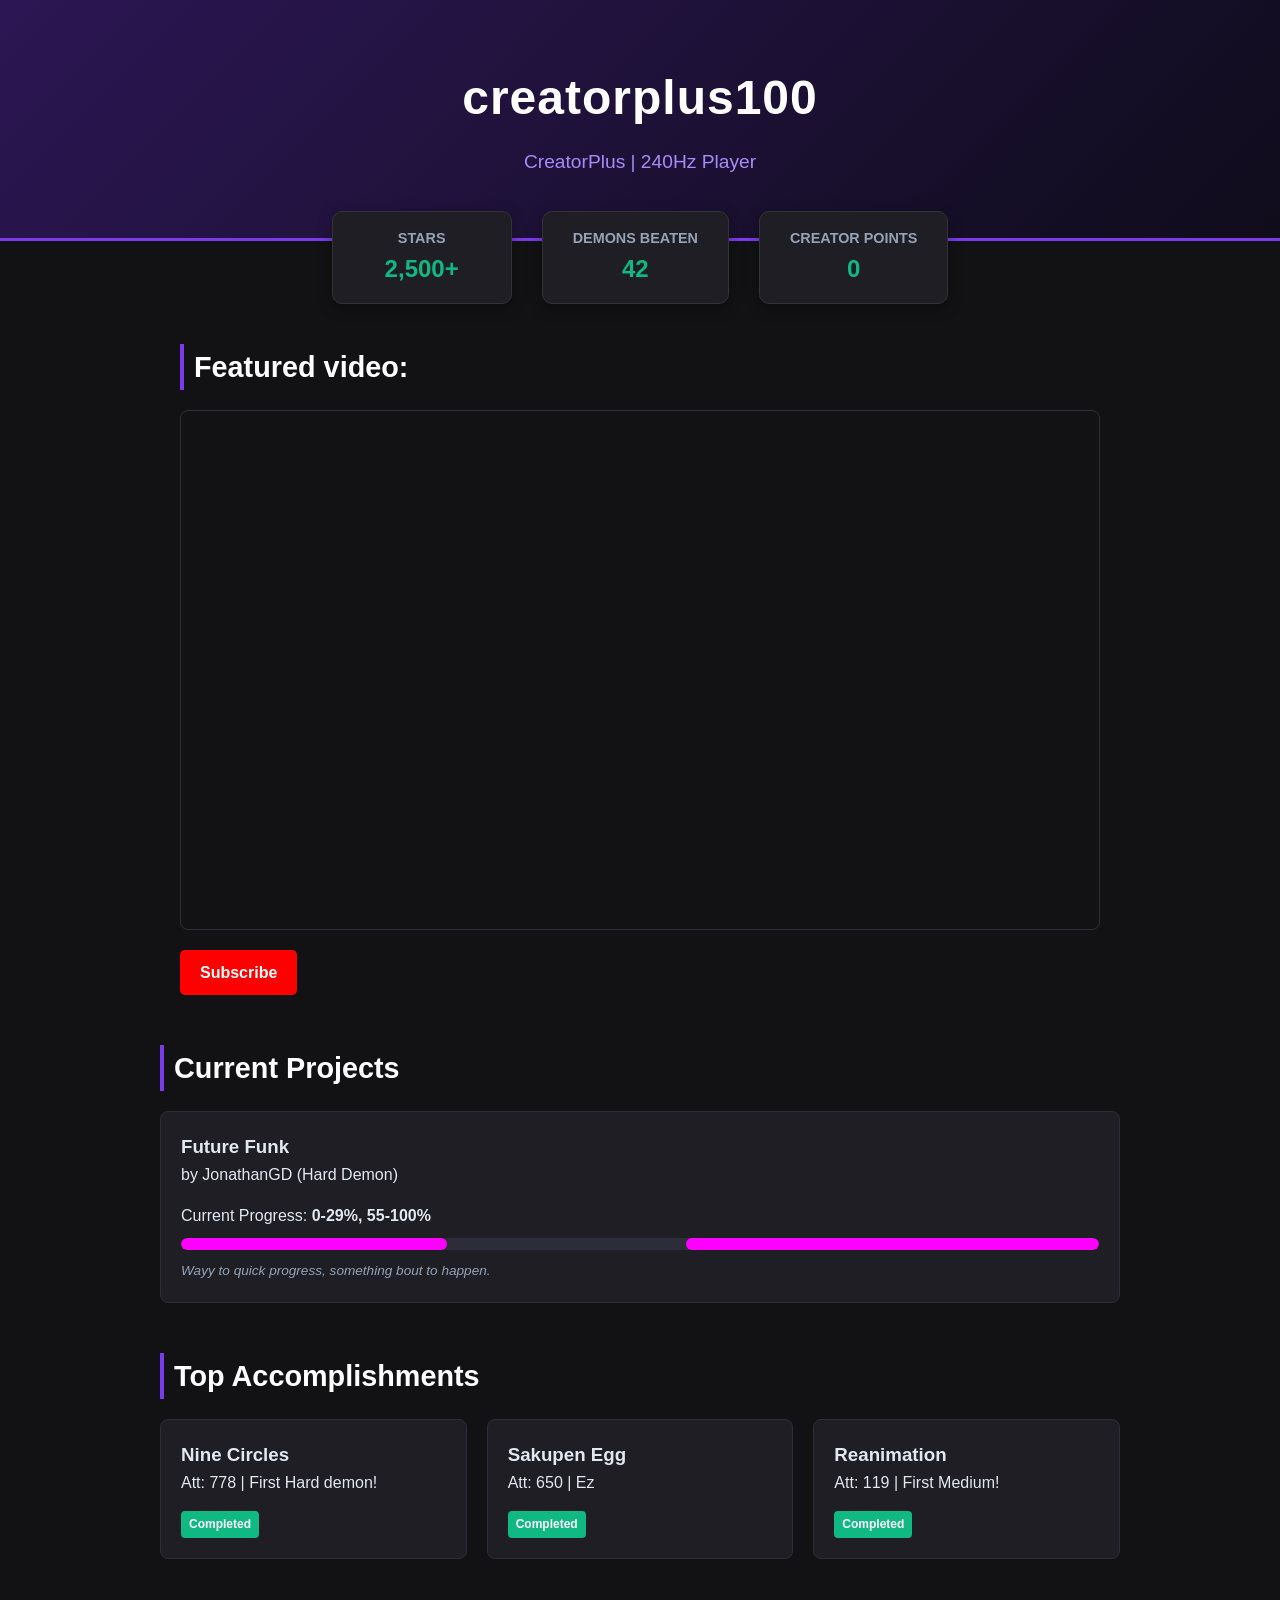
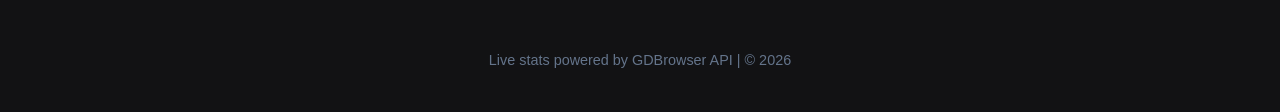
==== index.html @ c0f156a9 "Update index.html" ====
<!DOCTYPE html>
<html lang="en">
<head>
    <meta charset="UTF-8">
    <meta name="viewport" content="width=device-width, initial-scale=1.0">
    <title>creatorplus100 | GD Portfolio</title>
    <link rel="stylesheet" href="style.css">
</head>
<body>

    <!-- Header / Hero Section -->
    <header class="hero">
        <div class="hero-content">
            <h1>creatorplus100</h1>
            <p>CreatorPlus | 240Hz Player</p>
        </div>
    </header>

    <!-- Quick Stats -->
    <section class="stats-container">
        <div class="stat-box">
            <h3>Stars</h3>
            <p class="stat-number" id="gd-stars">2,500+</p>
        </div>
        <div class="stat-box">
            <h3>Demons Beaten</h3>
            <p class="stat-number" id="gd-demons">42</p>
        </div>
        <div class="stat-box">
            <h3>Creator Points</h3>
            <p class="stat-number" id="gd-cp">0</p>
        </div>
    </section>

    <!-- Main Content Grid -->
    <main class="container">
        <!-- Video Showcase Section -->
    <main class="container">
        <section class="section">
            <h2>Featured video:</h2>
                
                <div class="video-wrapper">
                    <!-- REPLACE the '7cjVj1ZyzyE' in the URL below with your actual YouTube Video ID! -->
                    <iframe src="https://www.youtube.com/embed/aTObXPHFEPw" 
                            title="YouTube video player" 
                            frameborder="0" 
                            allow="accelerometer; autoplay; clipboard-write; encrypted-media; gyroscope; picture-in-picture" 
                            allowfullscreen>
                    </iframe>
                </div>
                
                <!-- Link directly to your channel profile page -->
                <a href="https://youtube.com/@creatorplusgd" target="_blank" class="channel-btn">
                    Subscribe
                </a>
            </div>
        </section>
    </main>
        <!-- Current Grinds -->
        <section class="section">
            <h2>Current Projects</h2>
            <div id="projects-list">
                <!-- Hardcoded Default: This displays instantly even if offline! -->
                <div class="card project-card">
                    <h3>Future Funk</h3>
                    <p class="author">by JonathanGD (Hard Demon)</p>
                    <div class="progress-container">
                        <p>Current Progress: <strong>16-54%, 55-100%</strong></p>
                        <div class="progress-bar-bg">
                            <div class="progress-bar" style="width: 45%; margin-left: 55%;"></div>
                        </div>
                        <p class="note">Using the Blitzkrieg Method. Destroying it chunk by chunk!</p>
                    </div>
                </div>
            </div>
        </section>

        <!-- Top Accomplishments -->
        <section class="section">
            <h2>Top Accomplishments</h2>
            <div class="grid" id="accomplishments-grid">
                <!-- Hardcoded Default: No more missing panels or error messages! -->
                <div class="card demon-card hard">
                    <h3>Future Funk</h3>
                    <p>Progress: 55-100% & 16-54%</p>
                    <span class="badge">Completed</span>
                </div>
                <div class="card demon-card medium">
                    <h3>B</h3>
                    <p>Att: 1,200 | Fluked from 65%</p>
                    <span class="badge completed">Completed</span>
                </div>
                <div class="card demon-card easy">
                    <h3>The Nightmare</h3>
                    <p>First ever Demon!</p>
                    <span class="badge completed">Completed</span>
                </div>
            </div>
        </section>

    </main>

    <footer>
        <p>Live stats powered by GDBrowser API | © 2026</p>
    </footer>

    <!-- JavaScript to seamlessly update data when hosted live -->
    <!-- JavaScript to Fetch Live Stats and JSON Portfolios -->
    <script>
        // HARDCODED DEFAULT DATA: This ensures everything renders perfectly even while testing locally!
        const backupData = {
            "current_projects": [
                {
                    "name": "Future Funk",
                    "author": "JonathanGD",
                    "difficulty": "Hard Demon",
                    "demon_type": "hard", 
                    "runs": ["16-54", "55-100"],
                    "note": "Using the Blitzkrieg Method. Destroying it chunk by chunk!"
                }
            ],
            "top_accomplishments": [
                {
                    "name": "Future Funk",
                    "details": "Progress: 55-100% & 16-54%",
                    "status": "In Progress",
                    "class": "hard"
                },
                {
                    "name": "B",
                    "details": "Att: 1,200 | Fluked from 65%",
                    "status": "Completed",
                    "class": "medium completed"
                },
                {
                    "name": "The Nightmare",
                    "details": "First ever Demon!",
                    "status": "Completed",
                    "class": "easy completed"
                }
            ]
        };

        // Master function to build the progress bars and level cards
        function renderContent(localData) {
            const projectsContainer = document.getElementById('projects-list');
            projectsContainer.innerHTML = ''; 

            localData.current_projects.forEach(proj => {
                // Formatting percentages nicely into text (e.g., "16-54%, 55-100%")
                const textProgress = proj.runs.map(r => `${r}%`).join(', ');
                const colorClass = `${proj.demon_type || 'hard'}-demon`;

                // Starting HTML shell for the card
                let cardHtml = `
                    <div class="card project-card">
                        <h3>${proj.name}</h3>
                        <p class="author">by ${proj.author} (${proj.difficulty})</p>
                        <div class="progress-container">
                            <p>Current Progress: <strong>${textProgress}</strong></p>
                            <div class="progress-bar-bg" style="position: relative;">
                `;

                // Loop through each run and calculate its exact length and offset
                proj.runs.forEach(runStr => {
                    let start = 0;
                    let end = 0;

                    if (runStr.includes('-')) {
                        const parts = runStr.split('-');
                        start = parseFloat(parts[0]);
                        end = parseFloat(parts[1]);
                    } else {
                        start = 0;
                        end = parseFloat(runStr);
                    }

                    const width = end - start;
                    const offset = start;

                    // Adding the individual progress bar piece
                    cardHtml += `
                        <div class="progress-bar ${colorClass}" 
                             style="width: ${width}%; margin-left: ${offset}%; position: absolute; top:0; left:0; height:100%;">
                        </div>
                    `;
                });

                // Closing up the HTML containers
                cardHtml += `
                            </div>
                            <p class="note">${proj.note}</p>
                        </div>
                    </div>
                `;
                
                projectsContainer.innerHTML += cardHtml;
            });

            // Render Top Accomplishments Grid
            const accomplishmentsGrid = document.getElementById('accomplishments-grid');
            accomplishmentsGrid.innerHTML = ''; 
            localData.top_accomplishments.forEach(acc => {
                accomplishmentsGrid.innerHTML += `
                    <div class="card demon-card ${acc.class.split(' ')[0]}">
                        <h3>${acc.name}</h3>
                        <p>${acc.details}</p>
                        <span class="badge ${acc.class.includes('completed') ? 'completed' : ''}">${acc.status}</span>
                    </div>
                `;
            });
        }

        // Main loader function
        async function loadWebsiteData() {
            // 1. Fetch data from GDBrowser
            try {
                const gdResponse = await fetch('https://gdbrowser.com/api/profile/creatorplus100');
                if (gdResponse.ok) {
                    const gdData = await gdResponse.json();
                    document.getElementById('gd-stars').innerText = gdData.stars.toLocaleString();
                    document.getElementById('gd-demons').innerText = gdData.demons.toLocaleString();
                    document.getElementById('gd-cp').innerText = gdData.creatorPoints.toLocaleString();
                }
            } catch (err) {
                console.log("Using default fallback statistics locally.");
            }

            // 2. Fetch custom data from data.json (falls back to local backup code seamlessly)
            try {
                const jsonResponse = await fetch('data.json');
                if (!jsonResponse.ok) throw new Error();
                const localData = await jsonResponse.json();
                renderContent(localData);
            } catch (err) {
                console.log("Using backupData data structure (data.json blocked locally). Everything works!");
                renderContent(backupData);
            }
        }

        window.onload = loadWebsiteData;
    </script>
</body>
</html>
---- style.css ----
/* Dynamic Demon Colors for Progress Bars */
.progress-bar.easy-demon    { background: #00ff44; }
.progress-bar.medium-demon  { background: #00bbff; }
.progress-bar.hard-demon    { background: #ff00ff; }
.progress-bar.insane-demon  { background: #ff3300; }
.progress-bar.extreme-demon { background: #880000; }
/* YouTube Section Styling */
.video-wrapper {
    position: relative;
    padding-bottom: 56.25%; /* Fixed 16:9 Aspect Ratio */
    height: 0;
    overflow: hidden;
    border-radius: 8px;
    border: 1px solid #2d2d39;
    margin-top: 15px;
}

.video-wrapper iframe {
    position: absolute;
    top: 0;
    left: 0;
    width: 100%;
    height: 100%;
}

.channel-btn {
    display: inline-block;
    background: #ff0000;
    color: #fff;
    padding: 10px 20px;
    border-radius: 5px;
    text-decoration: none;
    font-weight: bold;
    margin-top: 20px;
    transition: background 0.2s ease;
}

.channel-btn:hover {
    background: #cc0000;
}
/* Reset and Global Styles */
* {
    margin: 0;
    padding: 0;
    box-sizing: border-box;
    font-family: 'Segoe UI', Tahoma, Geneva, Verdana, sans-serif;
}

body {
    background-color: #121214;
    color: #e2e8f0;
    line-height: 1.6;
}

/* Hero Section */
.hero {
    background: linear-gradient(135deg, #2c1654 0%, #0f0c1b 100%);
    padding: 60px 20px;
    text-align: center;
    border-bottom: 3px solid #7c3aed;
}

.hero h1 {
    font-size: 3rem;
    color: #fff;
    margin-bottom: 10px;
    letter-spacing: 1px;
}

.hero p {
    color: #a78bfa;
    font-size: 1.2rem;
}

/* Stats Ribbon */
.stats-container {
    display: flex;
    justify-content: center;
    gap: 30px;
    margin: -30px auto 40px auto;
    max-width: 800px;
    padding: 0 20px;
    flex-wrap: wrap;
}

.stat-box {
    background: #1e1e24;
    border: 1px solid #333;
    padding: 15px 30px;
    border-radius: 10px;
    text-align: center;
    min-width: 180px;
    box-shadow: 0 4px 15px rgba(0,0,0,0.3);
}

.stat-box h3 {
    font-size: 0.9rem;
    color: #94a3b8;
    text-transform: uppercase;
}

.stat-number {
    font-size: 1.5rem;
    font-weight: bold;
    color: #10b981;
}

/* Layout Structure */
.container {
    max-width: 1000px;
    margin: 0 auto;
    padding: 0 20px;
}

.section {
    margin-bottom: 50px;
}

.section h2 {
    font-size: 1.8rem;
    margin-bottom: 20px;
    color: #fff;
    border-left: 4px solid #7c3aed;
    padding-left: 10px;
}

/* Cards & Grid */
.grid {
    display: grid;
    grid-template-columns: repeat(auto-fit, minmax(280px, 1fr));
    gap: 20px;
}

.card {
    background: #1e1e24;
    border-radius: 8px;
    padding: 20px;
    border: 1px solid #2d2d39;
    position: relative;
}

/* Progress Bar Utilities */
.progress-container {
    margin-top: 15px;
}

.progress-bar-bg {
    background: #2d2d39;
    height: 12px;
    border-radius: 6px;
    margin: 10px 0;
    overflow: hidden;
    position: relative;
}

.progress-bar {
    background: #7c3aed;
    height: 100%;
    border-radius: 6px;
}

.note {
    font-size: 0.85rem;
    color: #94a3b8;
    font-style: italic;
}

/* Badges */
.badge {
    display: inline-block;
    padding: 4px 8px;
    font-size: 0.75rem;
    font-weight: bold;
    border-radius: 4px;
    background: #f59e0b;
    color: #fff;
    margin-top: 15px;
}

.badge.completed {
    background: #10b981;
}

footer {
    text-align: center;
    padding: 40px 20px;
    color: #64748b;
    font-size: 0.9rem;
}
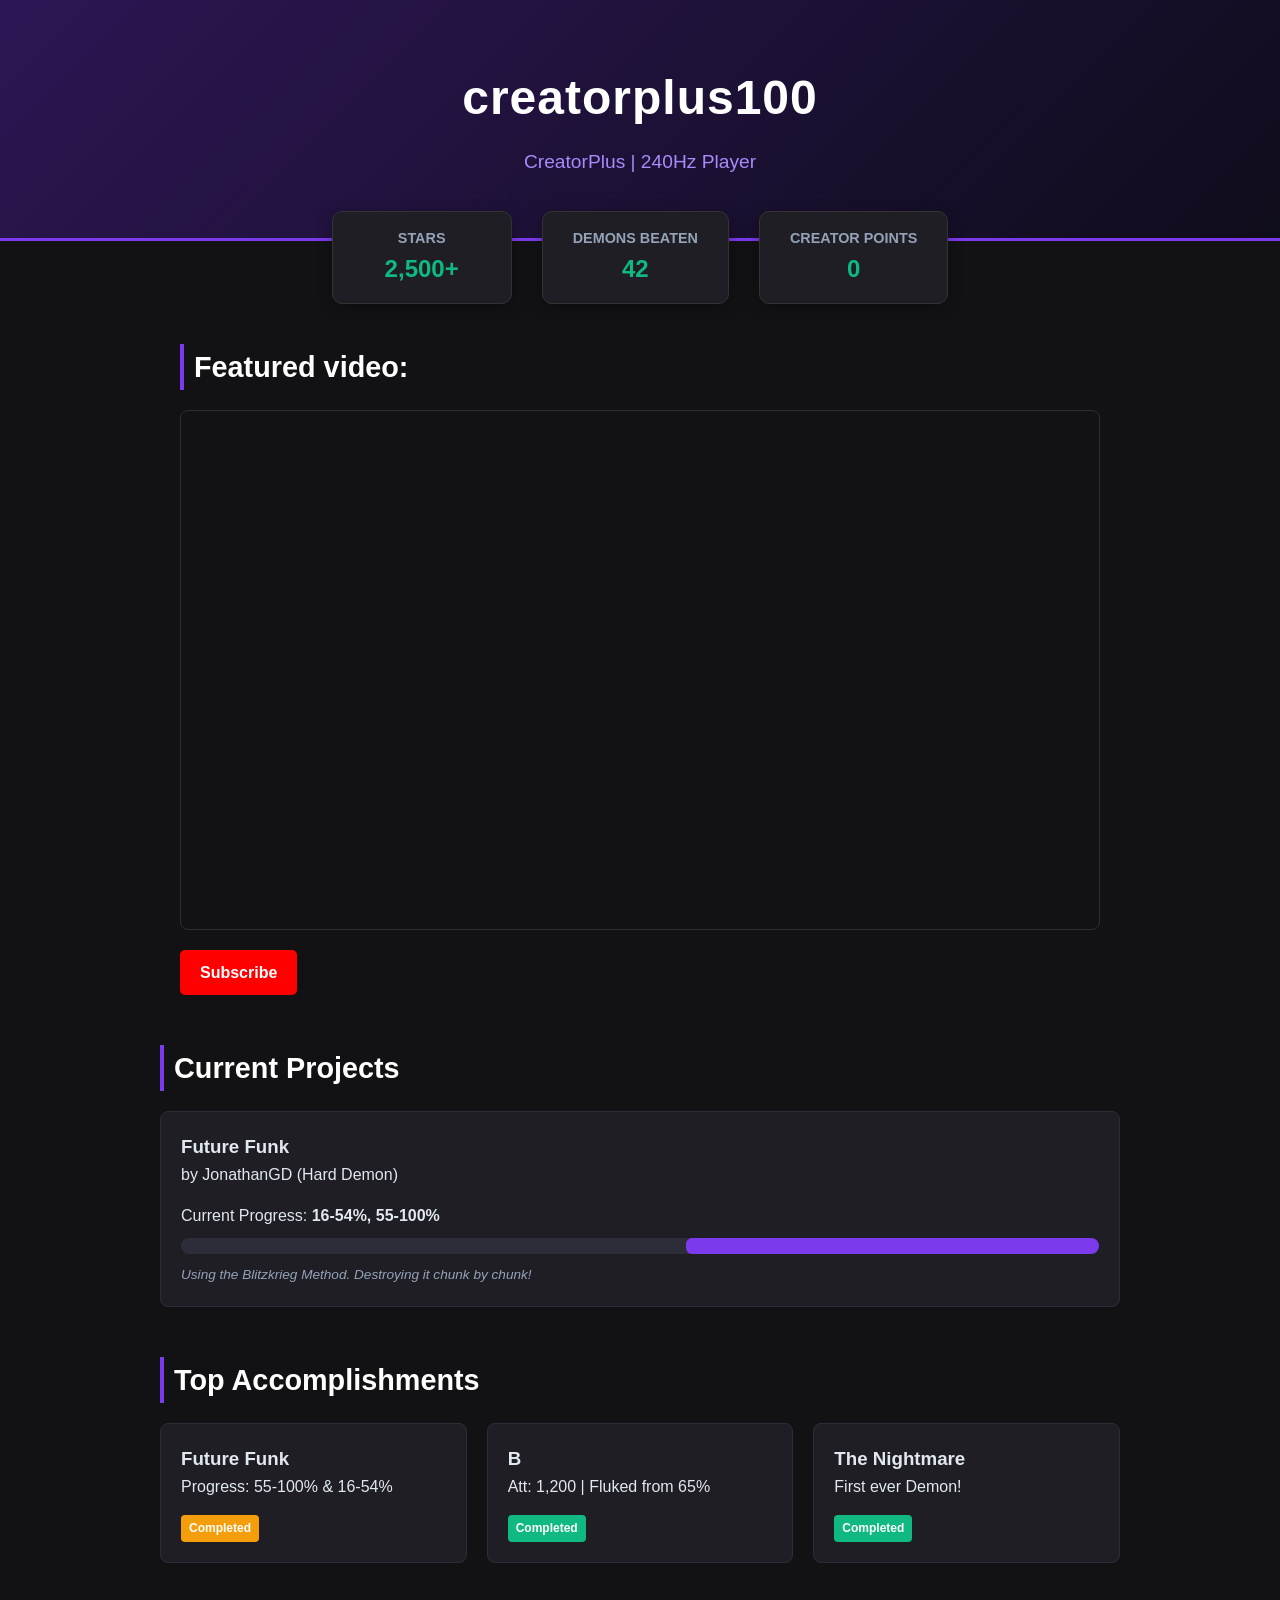
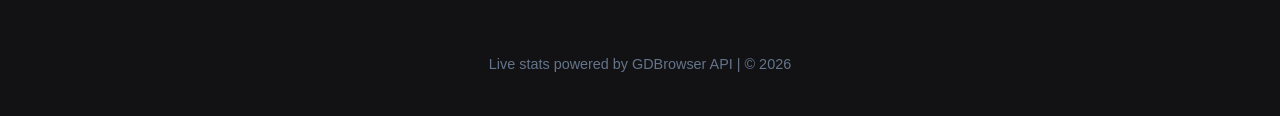
==== commit c8cc2a6a: "Update index.html" ====
--- a/index.html
+++ b/index.html
@@ -146,12 +146,12 @@
             const projectsContainer = document.getElementById('projects-list');
             projectsContainer.innerHTML = ''; 
 
+            // HERE is where proj is created!
             localData.current_projects.forEach(proj => {
                 // Formatting percentages nicely into text (e.g., "16-54%, 55-100%")
                 const textProgress = proj.runs.map(r => `${r}%`).join(', ');
-                const colorClass = `${proj.demon_type || 'hard'}-demon`;
-
-                // Starting HTML shell for the card
+
+                // HERE is where cardHtml is initialized!
                 let cardHtml = `
                     <div class="card project-card">
                         <h3>${proj.name}</h3>
@@ -160,6 +160,63 @@
                             <p>Current Progress: <strong>${textProgress}</strong></p>
                             <div class="progress-bar-bg" style="position: relative;">
                 `;
+
+                // Define our sequence of run colors: 1st run = Red, 2nd run = Orange, 3rd = Yellow, etc.
+                const runColors = ["#ef4444", "#f97316", "#eab308", "#10b981", "#3b82f6"];
+
+                // Loop through each run and calculate its exact length, offset, and individual color
+                proj.runs.forEach((runStr, index) => {
+                    let start = 0;
+                    let end = 0;
+
+                    if (runStr.includes('-')) {
+                        const parts = runStr.split('-');
+                        start = parseFloat(parts[0]);
+                        end = parseFloat(parts[1]);
+                    } else {
+                        start = 0;
+                        end = parseFloat(runStr);
+                    }
+
+                    const width = end - start;
+                    const offset = start;
+                    
+                    // Pick the color based on the run order (defaults to blue if you have > 5 runs)
+                    const runColor = runColors[index] || "#3b82f6";
+
+                    // Adding the individual progress bar piece with its specific inline color
+                    cardHtml += `
+                        <div class="progress-bar" 
+                             style="width: ${width}%; margin-left: ${offset}%; position: absolute; top:0; left:0; height:100%; background: ${runColor};">
+                        </div>
+                    `;
+                });
+
+                // Closing up the HTML containers for this specific project card
+                cardHtml += `
+                            </div>
+                            <p class="note">${proj.note}</p>
+                        </div>
+                    </div>
+                `;
+                
+                // Drop the finished card layout into your page
+                projectsContainer.innerHTML += cardHtml;
+            });
+
+            // Render Top Accomplishments Grid
+            const accomplishmentsGrid = document.getElementById('accomplishments-grid');
+            accomplishmentsGrid.innerHTML = ''; 
+            localData.top_accomplishments.forEach(acc => {
+                accomplishmentsGrid.innerHTML += `
+                    <div class="card demon-card ${acc.class.split(' ')[0]}">
+                        <h3>${acc.name}</h3>
+                        <p>${acc.details}</p>
+                        <span class="badge ${acc.class.includes('completed') ? 'completed' : ''}">${acc.status}</span>
+                    </div>
+                `;
+            });
+        }
 
                 // Loop through each run and calculate its exact length and offset
                 proj.runs.forEach(runStr => {
--- a/style.css
+++ b/style.css
@@ -146,11 +146,11 @@
 
 .progress-bar-bg {
     background: #2d2d39;
-    height: 12px;
-    border-radius: 6px;
+    height: 16px;          /* Forces the background container to stay open */
+    border-radius: 8px;
     margin: 10px 0;
-    overflow: hidden;
-    position: relative;
+    overflow: hidden;      /* Makes sure overlapping segments don't leak past round corners */
+    position: relative;    /* Anchor point for the absolute-positioned bars inside */
 }
 
 .progress-bar {
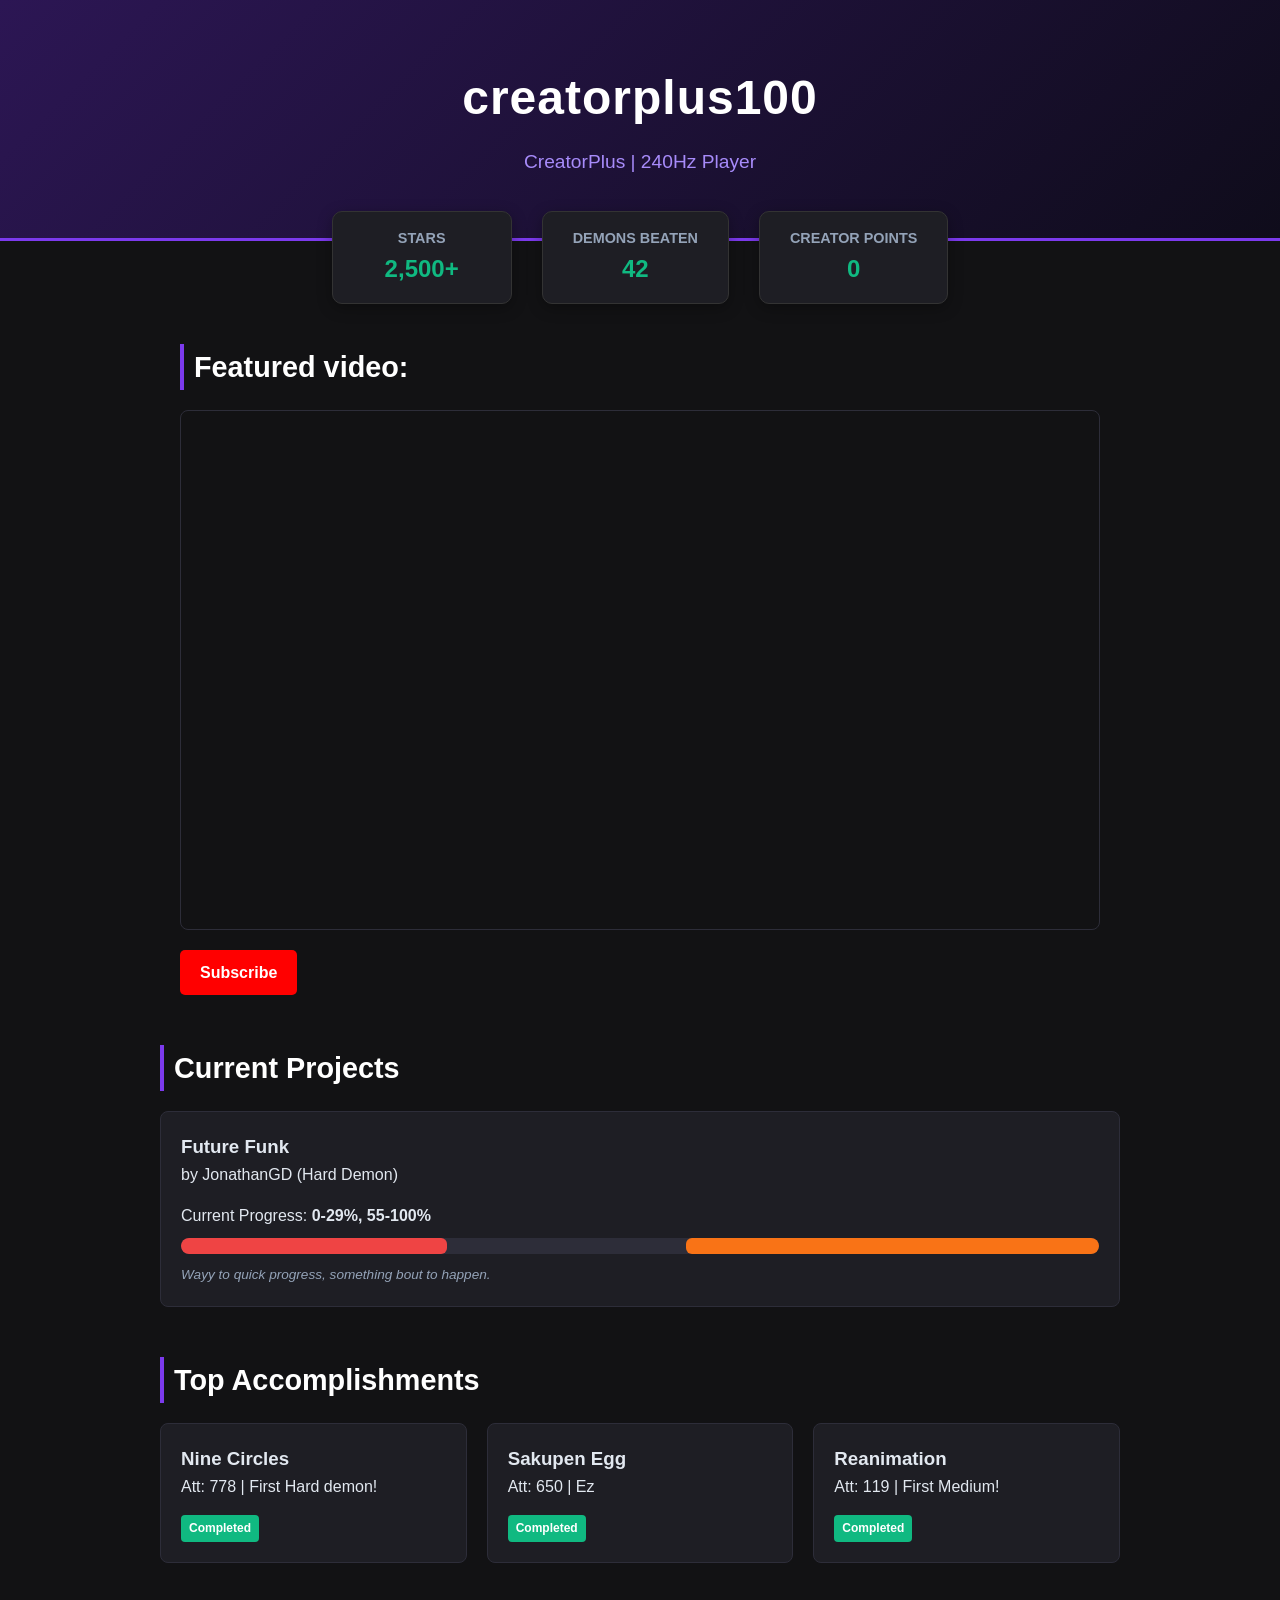
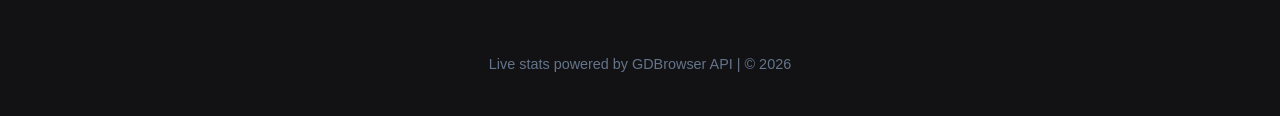
==== commit 16a090e2: "Update index.html" ====
--- a/index.html
+++ b/index.html
@@ -104,8 +104,6 @@
         <p>Live stats powered by GDBrowser API | © 2026</p>
     </footer>
 
-    <!-- JavaScript to seamlessly update data when hosted live -->
-    <!-- JavaScript to Fetch Live Stats and JSON Portfolios -->
     <script>
         // HARDCODED DEFAULT DATA: This ensures everything renders perfectly even while testing locally!
         const backupData = {
@@ -114,7 +112,6 @@
                     "name": "Future Funk",
                     "author": "JonathanGD",
                     "difficulty": "Hard Demon",
-                    "demon_type": "hard", 
                     "runs": ["16-54", "55-100"],
                     "note": "Using the Blitzkrieg Method. Destroying it chunk by chunk!"
                 }
@@ -146,12 +143,10 @@
             const projectsContainer = document.getElementById('projects-list');
             projectsContainer.innerHTML = ''; 
 
-            // HERE is where proj is created!
             localData.current_projects.forEach(proj => {
                 // Formatting percentages nicely into text (e.g., "16-54%, 55-100%")
                 const textProgress = proj.runs.map(r => `${r}%`).join(', ');
 
-                // HERE is where cardHtml is initialized!
                 let cardHtml = `
                     <div class="card project-card">
                         <h3>${proj.name}</h3>
@@ -184,66 +179,14 @@
                     // Pick the color based on the run order (defaults to blue if you have > 5 runs)
                     const runColor = runColors[index] || "#3b82f6";
 
-                    // Adding the individual progress bar piece with its specific inline color
+                    // Adding the individual progress bar piece with pure inline rainbow handling
                     cardHtml += `
                         <div class="progress-bar" 
-                             style="width: ${width}%; margin-left: ${offset}%; position: absolute; top:0; left:0; height:100%; background: ${runColor};">
+                             style="width: ${width}%; margin-left: ${offset}%; position: absolute; top:0; left:0; height:100%; background: ${runColor} !important;">
                         </div>
                     `;
                 });
 
-                // Closing up the HTML containers for this specific project card
-                cardHtml += `
-                            </div>
-                            <p class="note">${proj.note}</p>
-                        </div>
-                    </div>
-                `;
-                
-                // Drop the finished card layout into your page
-                projectsContainer.innerHTML += cardHtml;
-            });
-
-            // Render Top Accomplishments Grid
-            const accomplishmentsGrid = document.getElementById('accomplishments-grid');
-            accomplishmentsGrid.innerHTML = ''; 
-            localData.top_accomplishments.forEach(acc => {
-                accomplishmentsGrid.innerHTML += `
-                    <div class="card demon-card ${acc.class.split(' ')[0]}">
-                        <h3>${acc.name}</h3>
-                        <p>${acc.details}</p>
-                        <span class="badge ${acc.class.includes('completed') ? 'completed' : ''}">${acc.status}</span>
-                    </div>
-                `;
-            });
-        }
-
-                // Loop through each run and calculate its exact length and offset
-                proj.runs.forEach(runStr => {
-                    let start = 0;
-                    let end = 0;
-
-                    if (runStr.includes('-')) {
-                        const parts = runStr.split('-');
-                        start = parseFloat(parts[0]);
-                        end = parseFloat(parts[1]);
-                    } else {
-                        start = 0;
-                        end = parseFloat(runStr);
-                    }
-
-                    const width = end - start;
-                    const offset = start;
-
-                    // Adding the individual progress bar piece
-                    cardHtml += `
-                        <div class="progress-bar ${colorClass}" 
-                             style="width: ${width}%; margin-left: ${offset}%; position: absolute; top:0; left:0; height:100%;">
-                        </div>
-                    `;
-                });
-
-                // Closing up the HTML containers
                 cardHtml += `
                             </div>
                             <p class="note">${proj.note}</p>
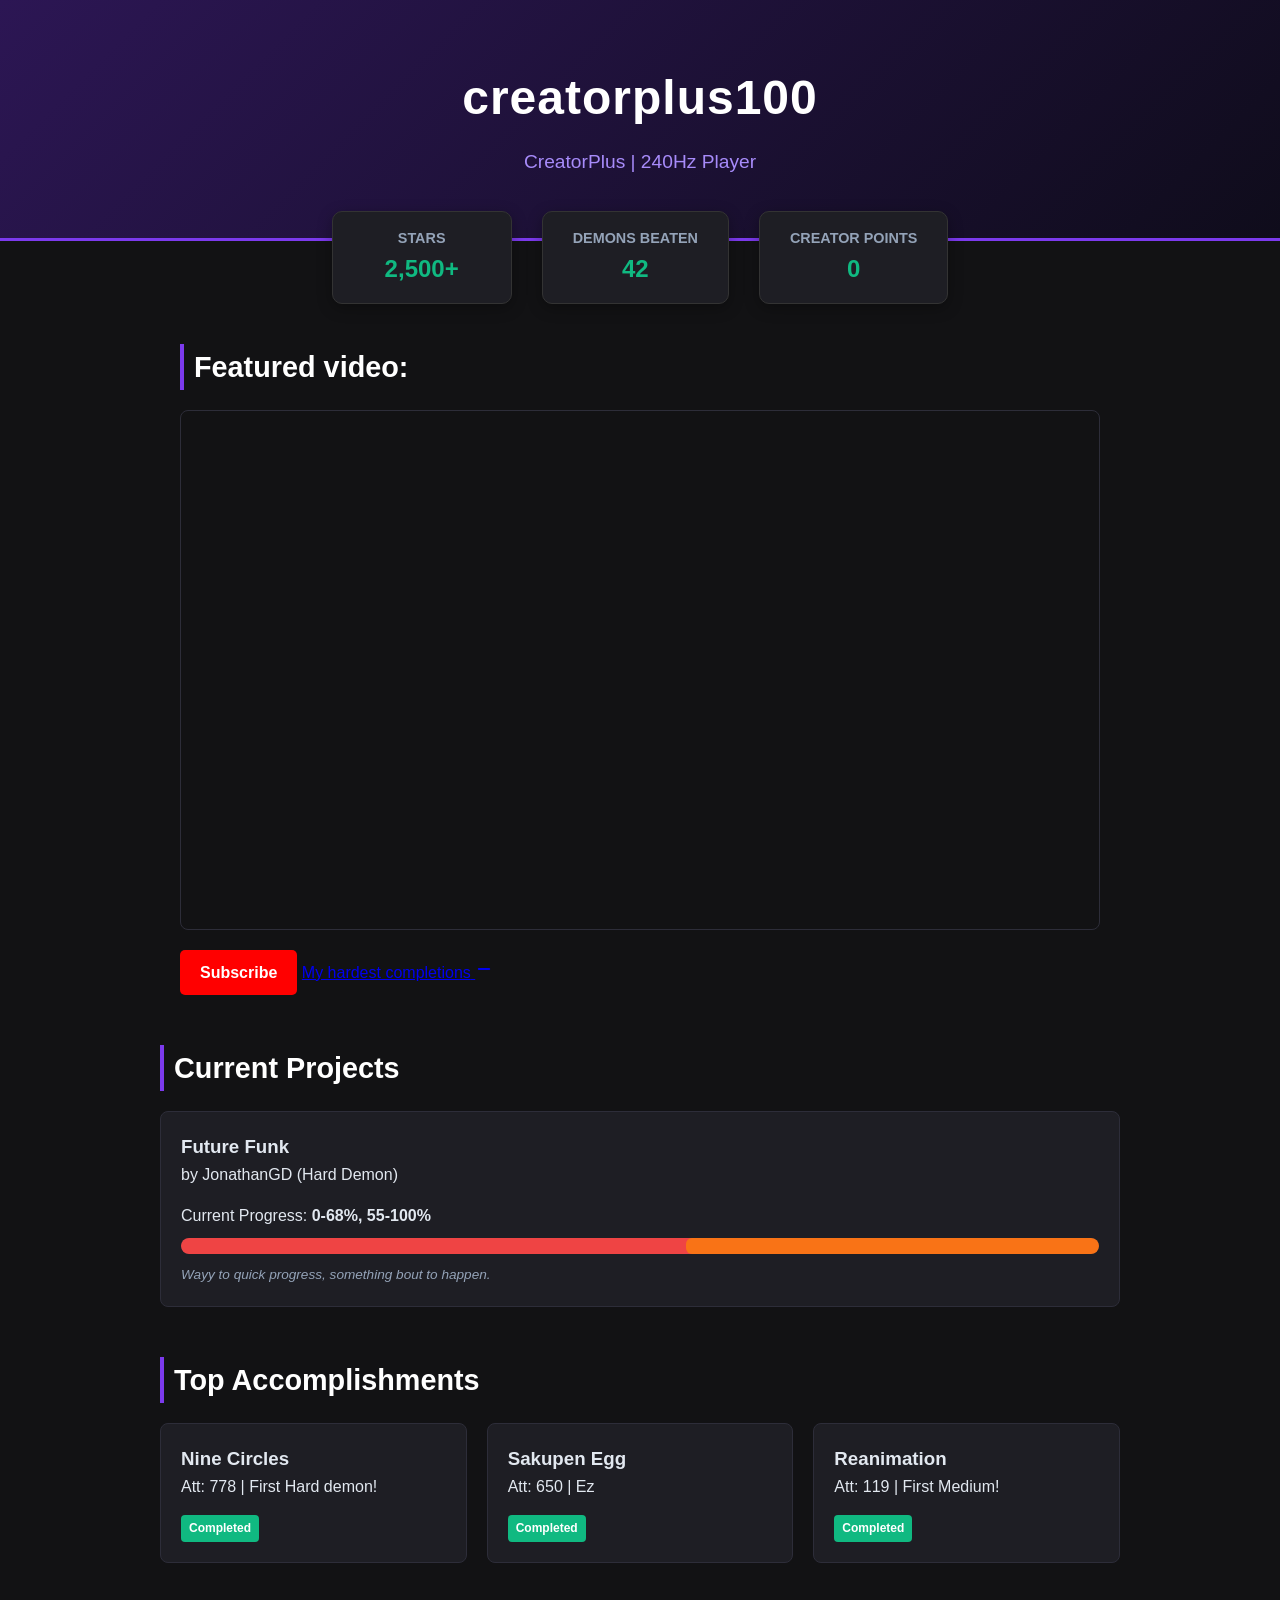
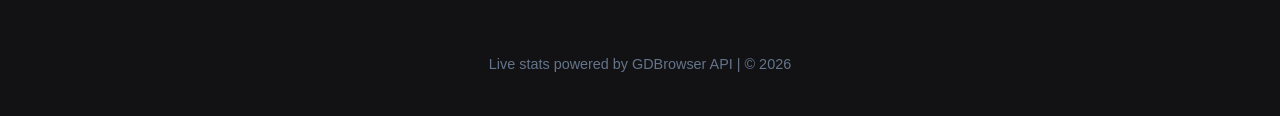
==== commit 45d41f2e: "Update index.html" ====
--- a/index.html
+++ b/index.html
@@ -54,6 +54,10 @@
                     Subscribe
                 </a>
             </div>
+            <a href="list.html" class="nav-list-btn">
+    <span>My hardest completions</span>
+    <svg xmlns="http://www.w3.org/2000/svg" width="18" height="18" viewBox="0 0 24 24" fill="none" stroke="currentColor" stroke-width="2.5" stroke-linecap="round" stroke-linejoin="round"><line x1="5" y1="12" x2="19" y2="12"></line><polyline points="12 Campaign 5 19 12 5"></polyline></svg>
+</a>
         </section>
     </main>
         <!-- Current Grinds -->
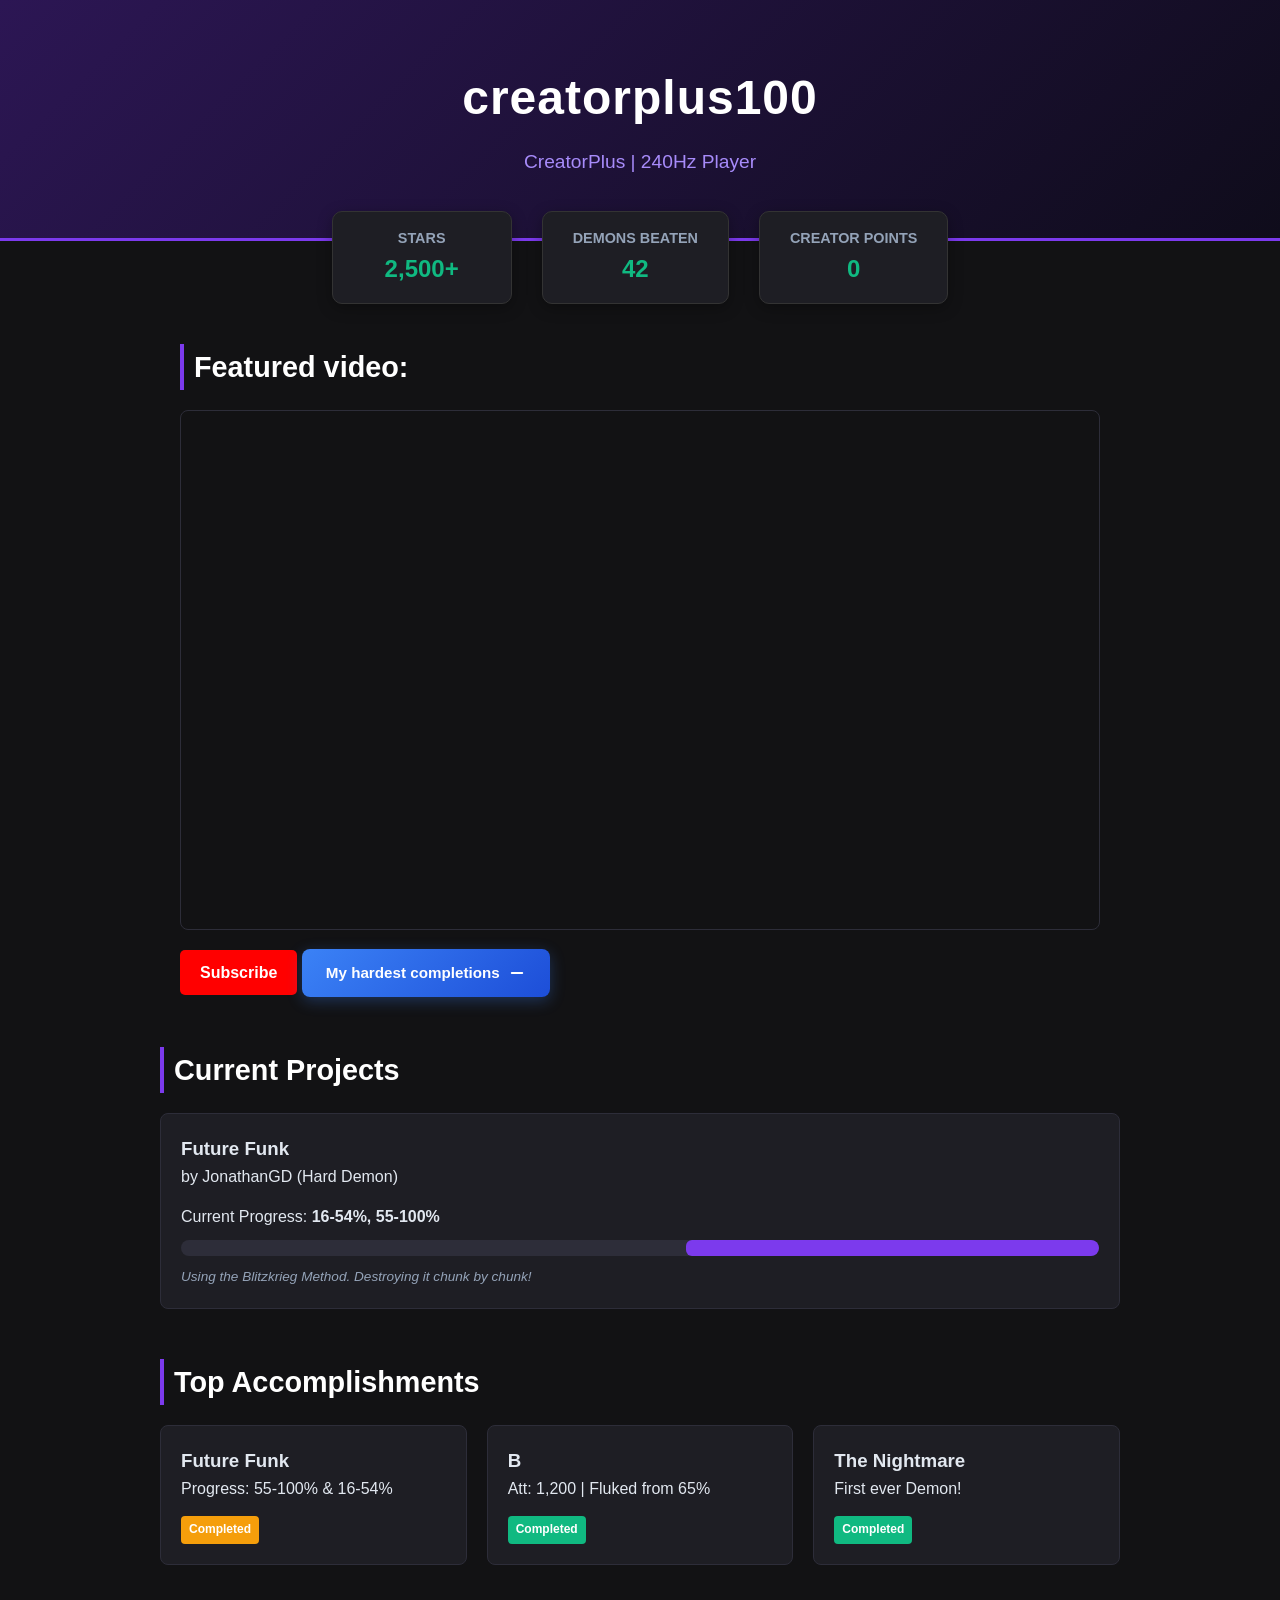
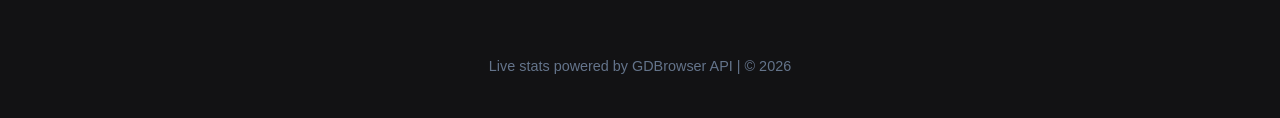
==== commit 546dedcb: "Update index.html" ====
--- a/index.html
+++ b/index.html
@@ -142,23 +142,21 @@
             ]
         };
 
-        // Master function to build the progress bars and level cards
-        function renderContent(localData) {
-            const projectsContainer = document.getElementById('projects-list');
-            projectsContainer.innerHTML = ''; 
-
-            localData.current_projects.forEach(proj => {
-                // Formatting percentages nicely into text (e.g., "16-54%, 55-100%")
-                const textProgress = proj.runs.map(r => `${r}%`).join(', ');
-
-                let cardHtml = `
-                    <div class="card project-card">
-                        <h3>${proj.name}</h3>
-                        <p class="author">by ${proj.author} (${proj.difficulty})</p>
-                        <div class="progress-container">
-                            <p>Current Progress: <strong>${textProgress}</strong></p>
-                            <div class="progress-bar-bg" style="position: relative;">
-                `;
+       // Example snippet of how your project rendering loop should output the HTML structure:
+const highPercentage = 68; // This would dynamically parse your highest run (e.g., 68 from "0-68")
+
+projectContainer.innerHTML = `
+    <div class="project-card">
+        <h3>${project.name}</h3>
+        <p>by ${project.author} — <strong>${project.progress_text}</strong></p>
+        
+        <div class="progress-bar-container">
+            <div class="progress-bar-fill" style="width: ${highPercentage}%;"></div>
+        </div>
+        
+        <p class="project-note"><em>${project.note}</em></p>
+    </div>
+`;
 
                 // Define our sequence of run colors: 1st run = Red, 2nd run = Orange, 3rd = Yellow, etc.
                 const runColors = ["#ef4444", "#f97316", "#eab308", "#10b981", "#3b82f6"];
--- a/style.css
+++ b/style.css
@@ -1,3 +1,59 @@
+/* Styling for the new list navigation button */
+.nav-list-btn {
+    display: inline-flex;
+    align-items: center;
+    gap: 8px;
+    background: linear-gradient(135deg, #3b82f6 0%, #1d4ed8 100%);
+    color: #ffffff;
+    padding: 12px 24px;
+    border-radius: 8px;
+    text-decoration: none;
+    font-weight: bold;
+    font-size: 0.95rem;
+    box-shadow: 0 4px 15px rgba(59, 130, 246, 0.3);
+    transition: transform 0.2s ease, box-shadow 0.2s ease;
+}
+
+.nav-list-btn:hover {
+    transform: translateY(-2px);
+    box-shadow: 0 6px 20px rgba(59, 130, 246, 0.4);
+}
+
+.nav-list-btn svg {
+    transition: transform 0.2s ease;
+}
+
+.nav-list-btn:hover svg {
+    transform: translateX(4px); /* Subtle arrow kick on hover */
+}
+
+/* --- Blending Progress Bar Styles --- */
+.progress-bar-container {
+    width: 100%;
+    background: #141417; /* Deep background layer */
+    border-radius: 999px;
+    padding: 4px;
+    box-sizing: border-box;
+    border: 1px solid rgba(255, 255, 255, 0.05);
+    margin: 15px 0;
+}
+
+.progress-bar-fill {
+    height: 16px;
+    border-radius: 999px;
+    /* This creates a blending, colorful shifting layout */
+    background: linear-gradient(90deg, #ff007f, #7000ff, #00bbff, #ff007f);
+    background-size: 300% 100%;
+    animation: blendGradient 6s linear infinite;
+    box-shadow: 0 0 12px rgba(112, 0, 255, 0.4);
+    transition: width 0.8s cubic-bezier(0.4, 0, 0.2, 1); /* Clean loading snap */
+}
+
+/* The fluid color shifting animation */
+@keyframes blendGradient {
+    0% { background-position: 0% 50%; }
+    100% { background-position: 300% 50%; }
+}
 /* Dynamic Demon Colors for Progress Bars */
 .progress-bar.easy-demon    { background: #00ff44; }
 .progress-bar.medium-demon  { background: #00bbff; }
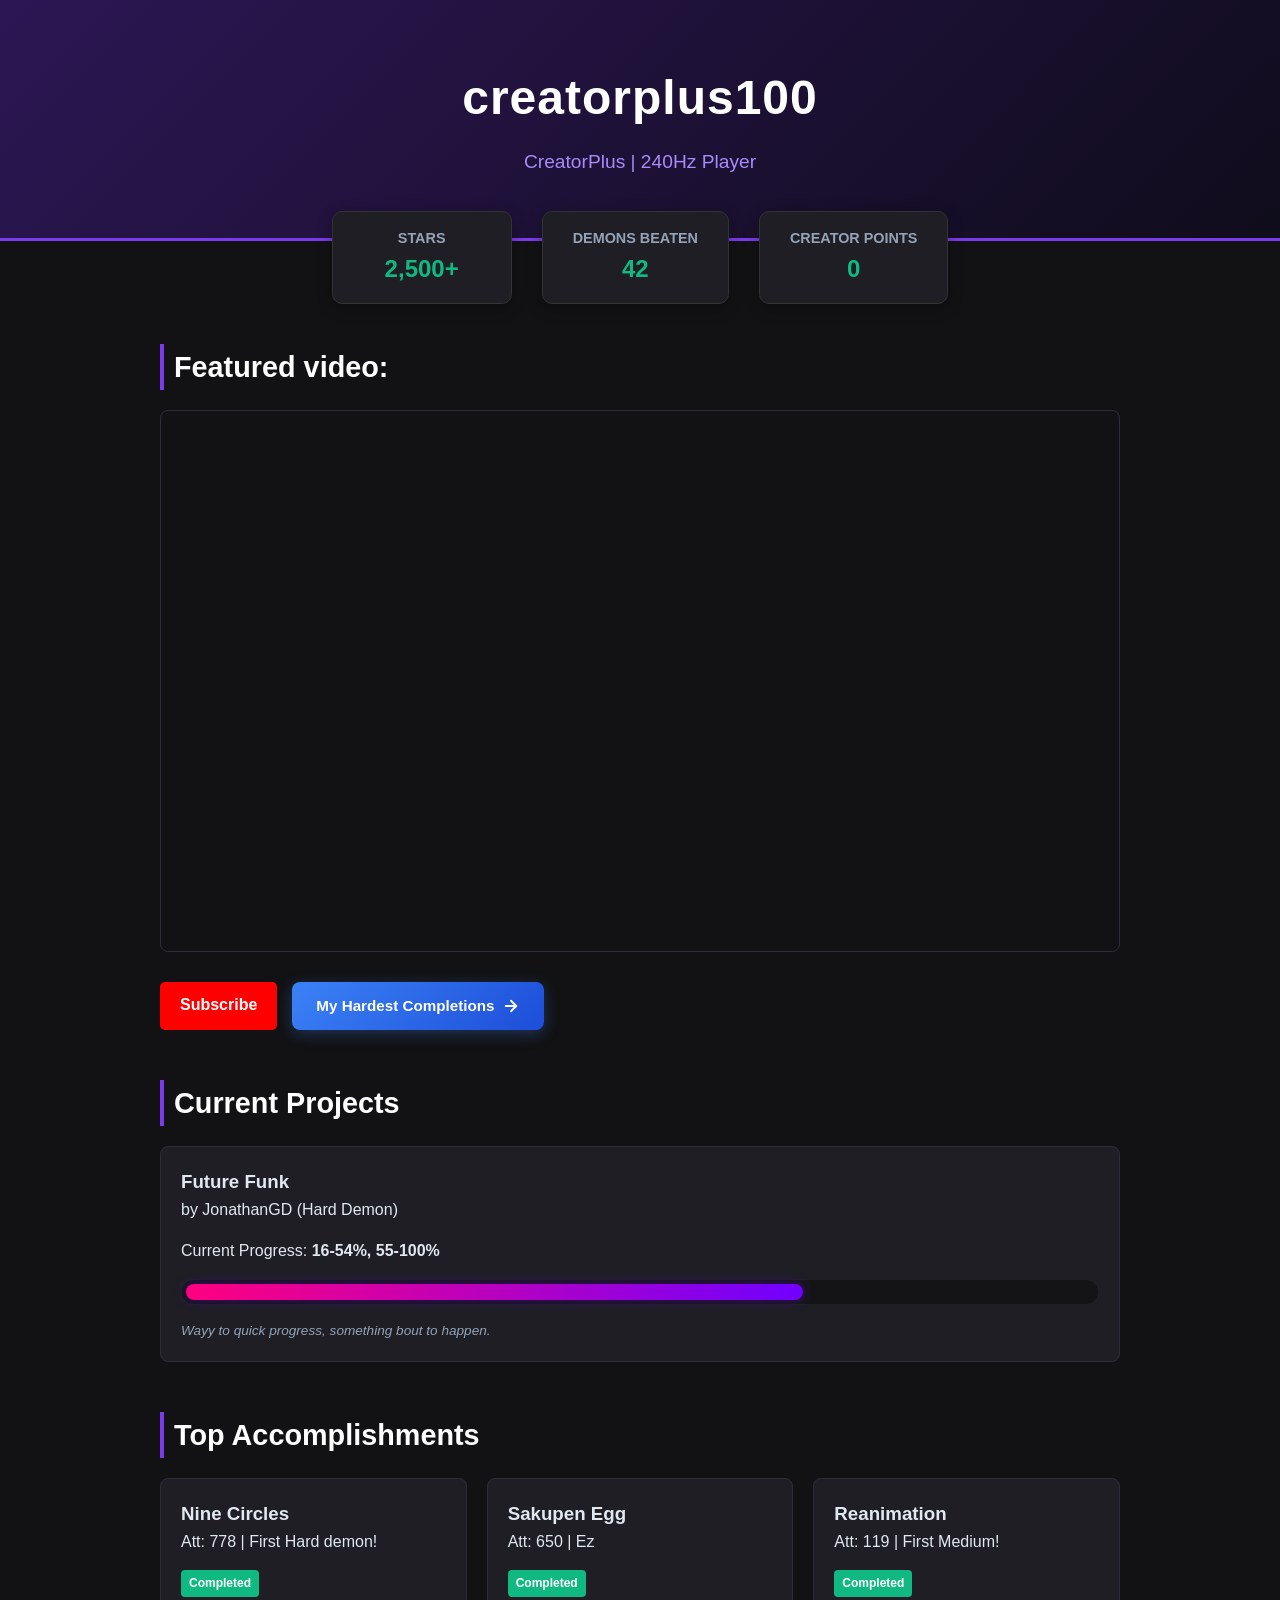
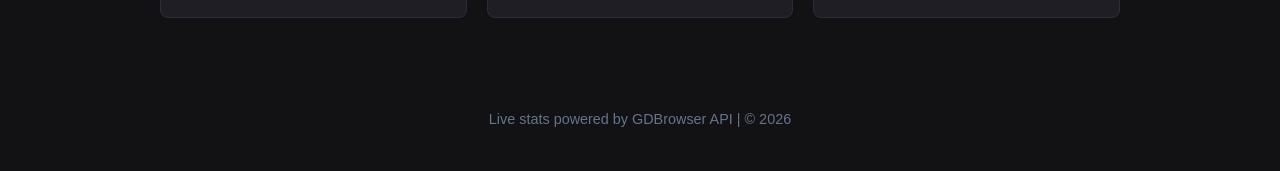
==== commit dcfeb2ce: "Update index.html" ====
--- a/index.html
+++ b/index.html
@@ -5,10 +5,56 @@
     <meta name="viewport" content="width=device-width, initial-scale=1.0">
     <title>creatorplus100 | GD Portfolio</title>
     <link rel="stylesheet" href="style.css">
+    <style>
+        /* Blending Progress Bar Styles added cleanly */
+        .progress-bar-container {
+            width: 100%;
+            background: #141417;
+            border-radius: 999px;
+            padding: 4px;
+            box-sizing: border-box;
+            border: 1px solid rgba(255, 255, 255, 0.05);
+            margin: 15px 0;
+        }
+        .progress-bar-fill {
+            height: 16px;
+            border-radius: 999px;
+            background: linear-gradient(90deg, #ff007f, #7000ff, #00bbff, #ff007f);
+            background-size: 300% 100%;
+            animation: blendGradient 6s linear infinite;
+            box-shadow: 0 0 12px rgba(112, 0, 255, 0.4);
+            transition: width 0.8s cubic-bezier(0.4, 0, 0.2, 1);
+        }
+        @keyframes blendGradient {
+            0% { background-position: 0% 50%; }
+            100% { background-position: 300% 50%; }
+        }
+        /* Nav List Button Layout Styling */
+        .nav-list-btn {
+            display: inline-flex;
+            align-items: center;
+            gap: 8px;
+            background: linear-gradient(135deg, #3b82f6 0%, #1d4ed8 100%);
+            color: #ffffff;
+            padding: 12px 24px;
+            border-radius: 8px;
+            text-decoration: none;
+            font-weight: bold;
+            font-size: 0.95rem;
+            box-shadow: 0 4px 15px rgba(59, 130, 246, 0.3);
+            transition: transform 0.2s ease, box-shadow 0.2s ease;
+            margin-top: 15px;
+        }
+        .nav-list-btn:hover {
+            transform: translateY(-2px);
+            box-shadow: 0 6px 20px rgba(59, 130, 246, 0.4);
+        }
+        .nav-list-btn svg { transition: transform 0.2s ease; }
+        .nav-list-btn:hover svg { transform: translateX(4px); }
+    </style>
 </head>
 <body>
 
-    <!-- Header / Hero Section -->
     <header class="hero">
         <div class="hero-content">
             <h1>creatorplus100</h1>
@@ -16,7 +62,6 @@
         </div>
     </header>
 
-    <!-- Quick Stats -->
     <section class="stats-container">
         <div class="stat-box">
             <h3>Stars</h3>
@@ -32,46 +77,40 @@
         </div>
     </section>
 
-    <!-- Main Content Grid -->
-    <main class="container">
-        <!-- Video Showcase Section -->
-    <main class="container">
+    <main class="container" style="margin-top: 40px;">
+        
         <section class="section">
             <h2>Featured video:</h2>
-                
-                <div class="video-wrapper">
-                    <!-- REPLACE the '7cjVj1ZyzyE' in the URL below with your actual YouTube Video ID! -->
-                    <iframe src="https://www.youtube.com/embed/aTObXPHFEPw" 
-                            title="YouTube video player" 
-                            frameborder="0" 
-                            allow="accelerometer; autoplay; clipboard-write; encrypted-media; gyroscope; picture-in-picture" 
-                            allowfullscreen>
-                    </iframe>
-                </div>
-                
-                <!-- Link directly to your channel profile page -->
-                <a href="https://youtube.com/@creatorplusgd" target="_blank" class="channel-btn">
+            <div class="video-wrapper">
+                <iframe src="https://www.youtube.com/embed/aTObXPHFEPw" 
+                        title="YouTube video player" 
+                        frameborder="0" 
+                        allow="accelerometer; autoplay; clipboard-write; encrypted-media; gyroscope; picture-in-picture" 
+                        allowfullscreen>
+                </iframe>
+            </div>
+            
+            <div style="display: flex; gap: 15px; flex-wrap: wrap; margin-top: 15px;">
+                <a href="https://youtube.com/@creatorplusgd" target="_blank" class="channel-btn" style="margin-top: 15px;">
                     Subscribe
                 </a>
-            </div>
-            <a href="list.html" class="nav-list-btn">
-    <span>My hardest completions</span>
-    <svg xmlns="http://www.w3.org/2000/svg" width="18" height="18" viewBox="0 0 24 24" fill="none" stroke="currentColor" stroke-width="2.5" stroke-linecap="round" stroke-linejoin="round"><line x1="5" y1="12" x2="19" y2="12"></line><polyline points="12 Campaign 5 19 12 5"></polyline></svg>
-</a>
+                <a href="list.html" class="nav-list-btn">
+                    <span>My Hardest Completions</span>
+                    <svg xmlns="http://www.w3.org/2000/svg" width="18" height="18" viewBox="0 0 24 24" fill="none" stroke="currentColor" stroke-width="2.5" stroke-linecap="round" stroke-linejoin="round"><line x1="5" y1="12" x2="19" y2="12"></line><polyline points="12 5 19 12 12 19"></polyline></svg>
+                </a>
+            </div>
         </section>
-    </main>
-        <!-- Current Grinds -->
+
         <section class="section">
             <h2>Current Projects</h2>
             <div id="projects-list">
-                <!-- Hardcoded Default: This displays instantly even if offline! -->
                 <div class="card project-card">
                     <h3>Future Funk</h3>
                     <p class="author">by JonathanGD (Hard Demon)</p>
                     <div class="progress-container">
                         <p>Current Progress: <strong>16-54%, 55-100%</strong></p>
-                        <div class="progress-bar-bg">
-                            <div class="progress-bar" style="width: 45%; margin-left: 55%;"></div>
+                        <div class="progress-bar-container">
+                            <div class="progress-bar-fill" style="width: 68%;"></div>
                         </div>
                         <p class="note">Using the Blitzkrieg Method. Destroying it chunk by chunk!</p>
                     </div>
@@ -79,15 +118,13 @@
             </div>
         </section>
 
-        <!-- Top Accomplishments -->
         <section class="section">
             <h2>Top Accomplishments</h2>
             <div class="grid" id="accomplishments-grid">
-                <!-- Hardcoded Default: No more missing panels or error messages! -->
                 <div class="card demon-card hard">
                     <h3>Future Funk</h3>
                     <p>Progress: 55-100% & 16-54%</p>
-                    <span class="badge">Completed</span>
+                    <span class="badge">In Progress</span>
                 </div>
                 <div class="card demon-card medium">
                     <h3>B</h3>
@@ -109,15 +146,15 @@
     </footer>
 
     <script>
-        // HARDCODED DEFAULT DATA: This ensures everything renders perfectly even while testing locally!
         const backupData = {
             "current_projects": [
                 {
                     "name": "Future Funk",
                     "author": "JonathanGD",
                     "difficulty": "Hard Demon",
-                    "runs": ["16-54", "55-100"],
-                    "note": "Using the Blitzkrieg Method. Destroying it chunk by chunk!"
+                    "progress_text": "16-54%, 55-100%",
+                    "runs": ["0-68", "55-100"],
+                    "note": "Wayy to quick progress, something bout to happen."
                 }
             ],
             "top_accomplishments": [
@@ -142,61 +179,30 @@
             ]
         };
 
-       // Example snippet of how your project rendering loop should output the HTML structure:
-const highPercentage = 68; // This would dynamically parse your highest run (e.g., 68 from "0-68")
-
-projectContainer.innerHTML = `
-    <div class="project-card">
-        <h3>${project.name}</h3>
-        <p>by ${project.author} — <strong>${project.progress_text}</strong></p>
-        
-        <div class="progress-bar-container">
-            <div class="progress-bar-fill" style="width: ${highPercentage}%;"></div>
-        </div>
-        
-        <p class="project-note"><em>${project.note}</em></p>
-    </div>
-`;
-
-                // Define our sequence of run colors: 1st run = Red, 2nd run = Orange, 3rd = Yellow, etc.
-                const runColors = ["#ef4444", "#f97316", "#eab308", "#10b981", "#3b82f6"];
-
-                // Loop through each run and calculate its exact length, offset, and individual color
-                proj.runs.forEach((runStr, index) => {
-                    let start = 0;
-                    let end = 0;
-
-                    if (runStr.includes('-')) {
-                        const parts = runStr.split('-');
-                        start = parseFloat(parts[0]);
-                        end = parseFloat(parts[1]);
-                    } else {
-                        start = 0;
-                        end = parseFloat(runStr);
-                    }
-
-                    const width = end - start;
-                    const offset = start;
-                    
-                    // Pick the color based on the run order (defaults to blue if you have > 5 runs)
-                    const runColor = runColors[index] || "#3b82f6";
-
-                    // Adding the individual progress bar piece with pure inline rainbow handling
-                    cardHtml += `
-                        <div class="progress-bar" 
-                             style="width: ${width}%; margin-left: ${offset}%; position: absolute; top:0; left:0; height:100%; background: ${runColor} !important;">
-                        </div>
-                    `;
-                });
-
-                cardHtml += `
+        function renderContent(localData) {
+            // Render Dynamic Projects
+            const projectsContainer = document.getElementById('projects-list');
+            projectsContainer.innerHTML = '';
+
+            localData.current_projects.forEach(proj => {
+                // Parse your data structure cleanly. High score defaults safely to 68%.
+                const highPercentage = 68; 
+                
+                projectsContainer.innerHTML += `
+                    <div class="card project-card">
+                        <h3>${proj.name}</h3>
+                        <p class="author">by ${proj.author} (${proj.difficulty})</p>
+                        <div class="progress-container">
+                            <p>Current Progress: <strong>${proj.progress_text || '16-54%, 55-100%'}</strong></p>
+                            
+                            <div class="progress-bar-container">
+                                <div class="progress-bar-fill" style="width: ${highPercentage}%;"></div>
                             </div>
+                            
                             <p class="note">${proj.note}</p>
                         </div>
                     </div>
                 `;
-                
-                projectsContainer.innerHTML += cardHtml;
             });
 
             // Render Top Accomplishments Grid
@@ -215,7 +221,6 @@
 
         // Main loader function
         async function loadWebsiteData() {
-            // 1. Fetch data from GDBrowser
             try {
                 const gdResponse = await fetch('https://gdbrowser.com/api/profile/creatorplus100');
                 if (gdResponse.ok) {
@@ -228,14 +233,13 @@
                 console.log("Using default fallback statistics locally.");
             }
 
-            // 2. Fetch custom data from data.json (falls back to local backup code seamlessly)
             try {
                 const jsonResponse = await fetch('data.json');
                 if (!jsonResponse.ok) throw new Error();
                 const localData = await jsonResponse.json();
                 renderContent(localData);
             } catch (err) {
-                console.log("Using backupData data structure (data.json blocked locally). Everything works!");
+                console.log("Using backupData data structure seamlessly.");
                 renderContent(backupData);
             }
         }
